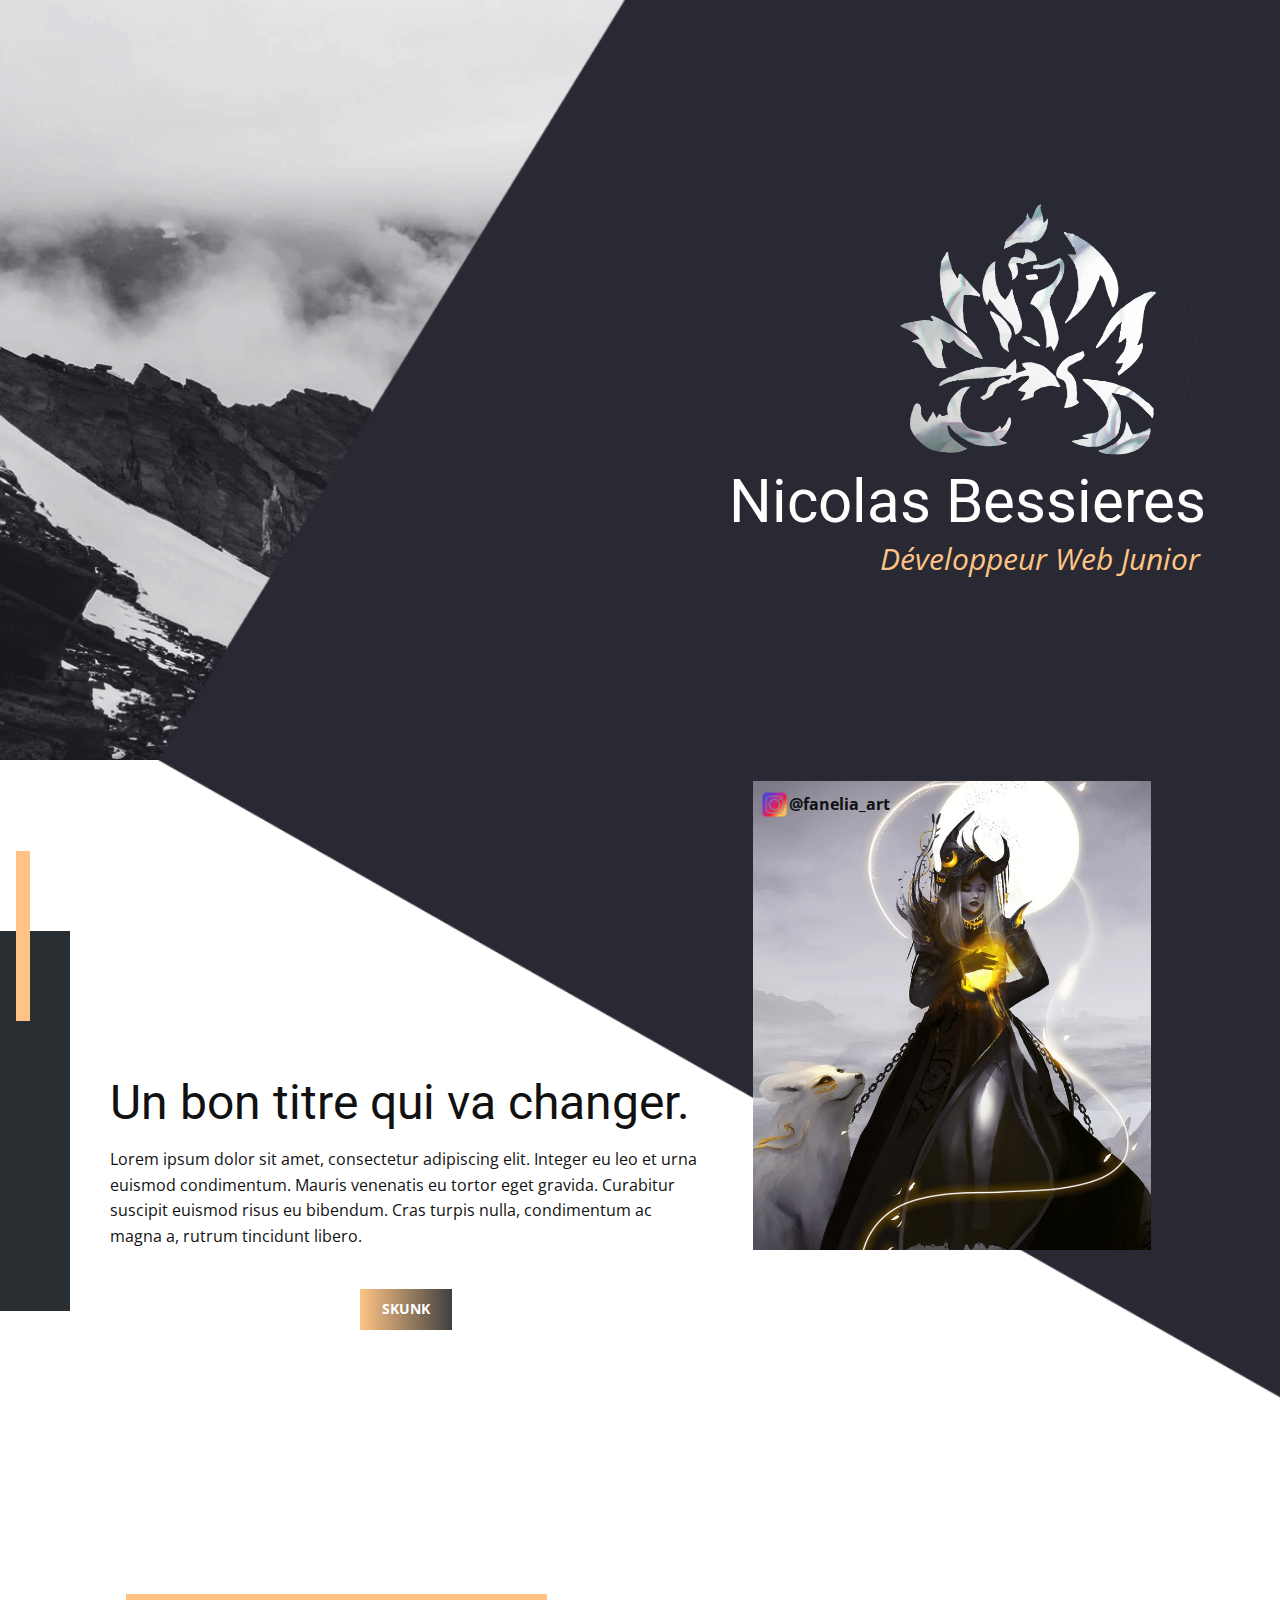
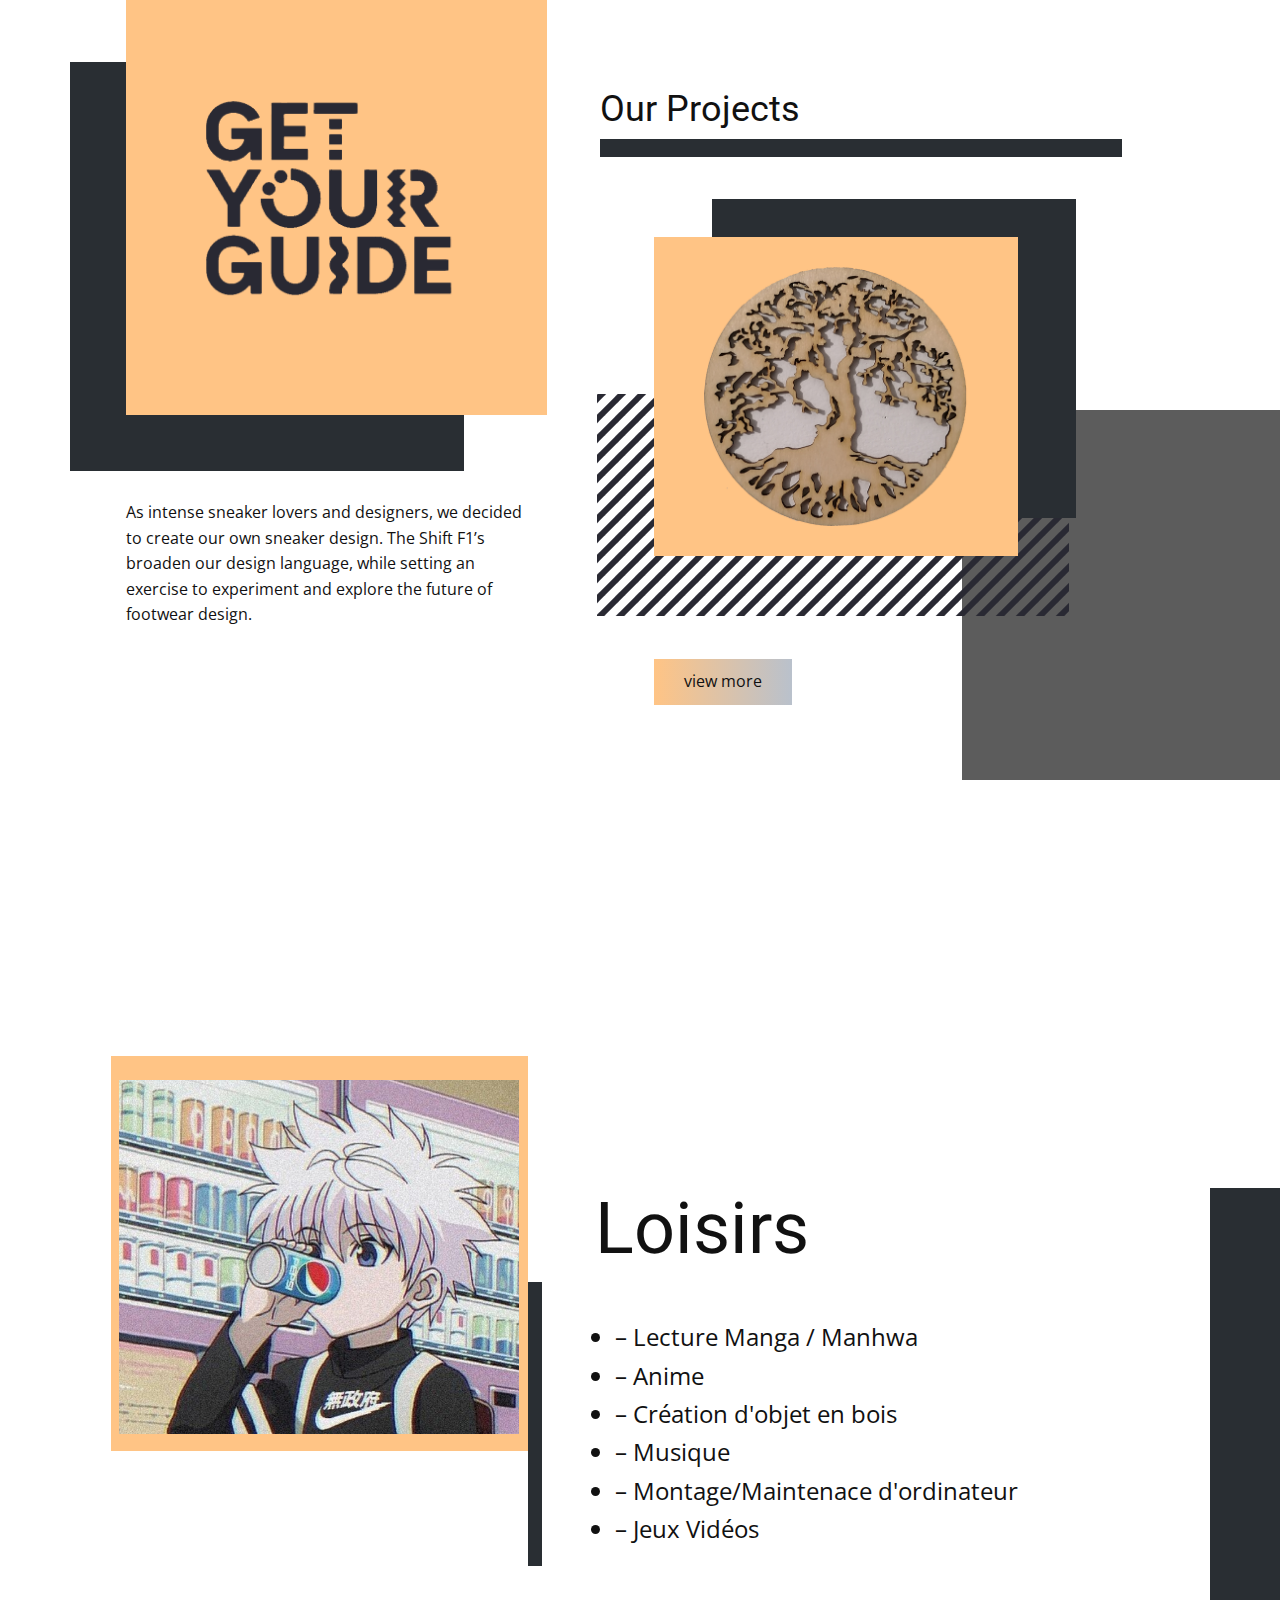
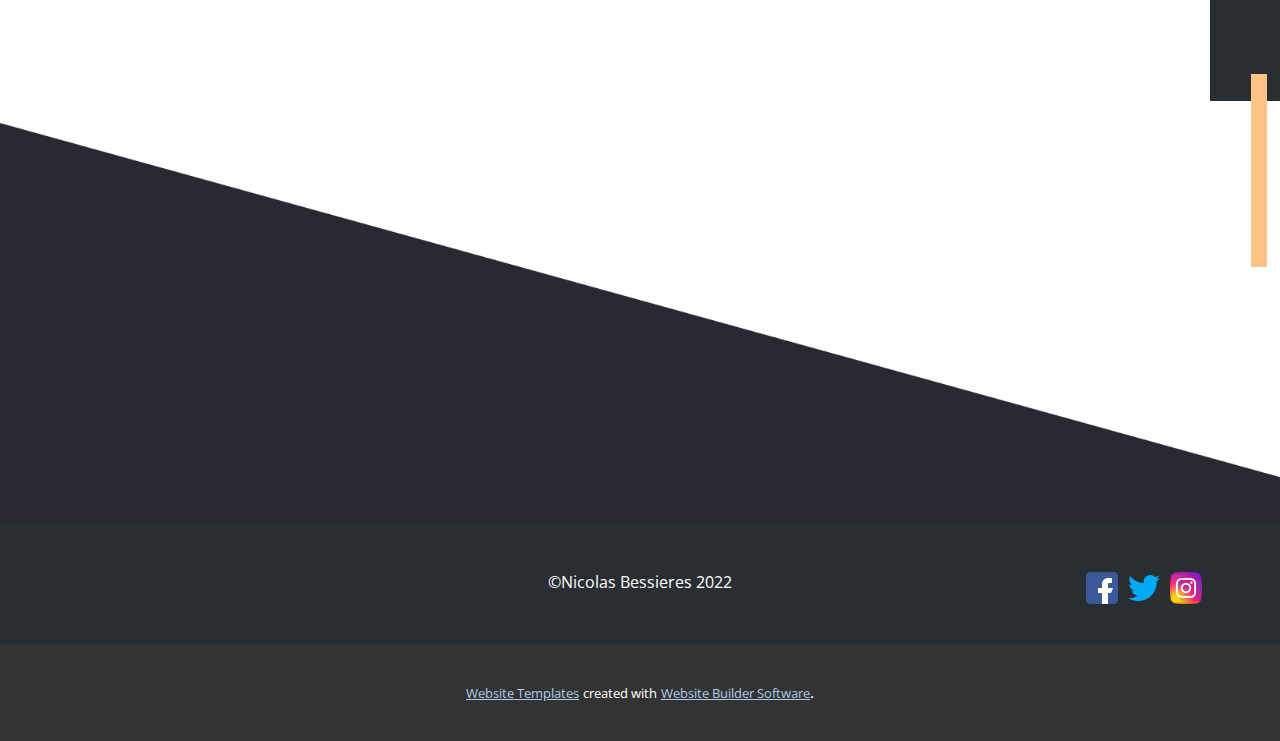
==== index.html @ 30ecc3e4 "Add files via upload" ====
<!DOCTYPE html>
<html style="font-size: 16px;">
  <head>
    <meta name="viewport" content="width=device-width, initial-scale=1.0">
    <meta charset="utf-8">
    <meta name="keywords" content="Design Agency, Hello,&nbsp;we areDesignStudio., Our Projects, let’s get
                                            creative, We are a design and digital agency providing marketing advice for more than 29 years. We specialise in:">
    <meta name="description" content="">
    <meta name="page_type" content="np-template-header-footer-from-plugin">
    <title>Home</title>
    <link rel="stylesheet" href="nicepage.css" media="screen">
<link rel="stylesheet" href="Home.css" media="screen">
    <script class="u-script" type="text/javascript" src="jquery.js" defer=""></script>
    <script class="u-script" type="text/javascript" src="nicepage.js" defer=""></script>
    <meta name="generator" content="Nicepage 4.6.4, nicepage.com">
    <link id="u-theme-google-font" rel="stylesheet" href="https://fonts.googleapis.com/css?family=Roboto:100,100i,300,300i,400,400i,500,500i,700,700i,900,900i|Open+Sans:300,300i,400,400i,500,500i,600,600i,700,700i,800,800i">
    
    
    
    
    
    <script type="application/ld+json">{
		"@context": "http://schema.org",
		"@type": "Organization",
		"name": "",
		"sameAs": [
				"https://www.facebook.com/nicolas.bessieres.16",
				"https://twitter.com/Revious_NB",
				"https://www.instagram.com/salocin_sb/"
		]
}</script>
    <meta name="theme-color" content="#478ac9">
    <meta name="twitter:site" content="@">
    <meta name="twitter:card" content="summary_large_image">
    <meta name="twitter:title" content="Home">
    <meta name="twitter:description" content="">
    <meta property="og:title" content="Home">
    <meta property="og:type" content="website">
  </head>
  <body data-home-page="Home.html" data-home-page-title="Home" class="u-body u-xl-mode">
    <section class="u-clearfix u-image u-valign-middle u-section-1" id="carousel_8846" data-image-width="1267" data-image-height="852">
      <img src="images/shape1.png" alt="" class="u-expanded-height u-image u-image-default u-image-1">
      <div class="u-align-right u-container-style u-group u-group-1">
        <div class="u-container-layout u-valign-middle-sm u-container-layout-1">
          <img class="u-image u-image-contain u-image-2" src="images/testRenard2.png" data-image-width="640" data-image-height="640">
          <h1 class="u-text u-text-body-alt-color u-title u-text-1">Nicolas Bessieres</h1>
          <p class="u-large-text u-text u-text-custom-color-1 u-text-variant u-text-2">Développeur Web Junior </p>
        </div>
      </div>
    </section>
    <section class="u-clearfix u-section-2" id="carousel_a05b">
      <img src="images/shape2.png" alt="" class="u-image u-image-default u-image-1" data-image-width="1200" data-image-height="685">
      <div class="u-clearfix u-gutter-30 u-layout-spacing-vertical u-layout-wrap u-layout-wrap-1">
        <div class="u-gutter-0 u-layout">
          <div class="u-layout-row">
            <div class="u-size-35 u-size-60-md">
              <div class="u-layout-col">
                <div class="u-container-style u-layout-cell u-left-cell u-size-40 u-layout-cell-1">
                  <div class="u-container-layout"></div>
                </div>
                <div class="u-container-style u-layout-cell u-left-cell u-size-20 u-layout-cell-2">
                  <div class="u-container-layout u-container-layout-2">
                    <h2 class="u-text u-text-1">Un bon titre qui va changer.</h2>
                    <p class="u-text u-text-2"> Lorem ipsum dolor sit amet, consectetur adipiscing elit. Integer eu leo et urna euismod condimentum. Mauris venenatis eu tortor eget gravida. Curabitur suscipit euismod risus eu bibendum. Cras turpis nulla, condimentum ac magna a, rutrum tincidunt libero.</p>
                    <a href="https://nicepage.dev" class="u-border-none u-btn u-button-style u-gradient u-none u-text-body-alt-color u-btn-1">Skunk</a>
                  </div>
                </div>
              </div>
            </div>
            <div class="u-size-25 u-size-60-md">
              <div class="u-layout-row">
                <div class="u-container-style u-layout-cell u-right-cell u-size-60 u-layout-cell-3">
                  <div class="u-container-layout">
                    <img class="u-image u-image-2" src="images/fanelia.jpg" data-image-width="720" data-image-height="900">
                  </div>
                </div>
              </div>
            </div>
          </div>
        </div>
      </div>
      <img class="u-image u-image-default u-preserve-proportions u-image-3" src="images/insta.png" alt="" data-image-width="512" data-image-height="512">
      <p class="u-text u-text-3">@fanelia_art</p>
      <div class="u-hidden-lg u-palette-1-dark-3 u-shape u-shape-rectangle u-shape-1"></div>
      <div class="u-border-14 u-border-custom-color-1 u-line u-line-vertical u-line-1"></div>
    </section>
    <section class="u-clearfix u-section-3" id="carousel_ef42">
      <div class="u-grey-80 u-opacity u-opacity-80 u-shape u-shape-rectangle u-shape-1"></div>
      <div class="u-clearfix u-gutter-30 u-layout-wrap u-layout-wrap-1">
        <div class="u-layout">
          <div class="u-layout-row">
            <div class="u-size-26 u-size-60-md">
              <div class="u-layout-row">
                <div class="u-container-style u-layout-cell u-left-cell u-size-60 u-layout-cell-1">
                  <div class="u-container-layout">
                    <div class="u-palette-1-dark-3 u-shape u-shape-rectangle u-shape-2"></div>
                    <div class="u-align-center-md u-align-center-xs u-container-style u-custom-color-1 u-group u-group-1">
                      <div class="u-container-layout u-valign-middle-lg u-valign-middle-md u-valign-middle-sm u-valign-middle-xs">
                        <img src="images/122.png" alt="" class="u-image u-image-contain u-image-default u-image-1" data-image-width="689" data-image-height="563">
                      </div>
                    </div>
                    <p class="u-text u-text-1">As intense sneaker lovers and designers, we decided to create our own sneaker design. The Shift F1’s broaden our design language, while setting an exercise to experiment and explore the future of footwear design.</p>
                  </div>
                </div>
              </div>
            </div>
            <div class="u-size-34 u-size-60-md">
              <div class="u-layout-col">
                <div class="u-container-style u-layout-cell u-right-cell u-size-20 u-layout-cell-2">
                  <div class="u-container-layout u-valign-bottom-lg u-valign-bottom-md u-valign-bottom-xl u-valign-top-xs u-container-layout-3">
                    <h2 class="u-text u-text-2">Our Projects</h2>
                    <div class="u-border-18 u-border-palette-1-dark-3 u-line u-line-horizontal u-line-1"></div>
                  </div>
                </div>
                <div class="u-container-style u-layout-cell u-right-cell u-size-40 u-layout-cell-3">
                  <div class="u-container-layout">
                    <div class="u-container-style u-group u-image u-image-tiles u-image-2">
                      <div class="u-container-layout u-container-layout-5"></div>
                    </div>
                    <div class="u-align-left u-container-style u-group u-hidden-lg u-palette-1-dark-3 u-group-3">
                      <div class="u-container-layout"></div>
                    </div>
                    <div class="u-container-style u-custom-color-1 u-group u-group-4">
                      <div class="u-container-layout u-valign-middle">
                        <img src="images/circleTree.png" alt="" class="u-image u-image-contain u-image-default u-image-3" data-image-width="541" data-image-height="524">
                      </div>
                    </div>
                    <a href="https://www.behance.net/gallery/73134667/SHIFT-F1" class="u-border-none u-btn u-button-style u-gradient u-none u-btn-1" title="view more" target="_blank">view more</a>
                  </div>
                </div>
              </div>
            </div>
          </div>
        </div>
      </div>
    </section>
    <section class="u-clearfix u-valign-middle u-section-4" id="carousel_9d1e">
      <div class="u-clearfix u-gutter-30 u-layout-spacing-vertical u-layout-wrap u-layout-wrap-1">
        <div class="u-gutter-0 u-layout">
          <div class="u-layout-row">
            <div class="u-size-25 u-size-60-md">
              <div class="u-layout-row">
                <div class="u-container-style u-layout-cell u-right-cell u-size-60 u-layout-cell-1">
                  <div class="u-container-layout">
                    <div class="u-container-style u-custom-color-1 u-group u-group-1">
                      <div class="u-container-layout u-valign-bottom u-container-layout-2">
                        <img src="images/d74ede9a79c88733921fd99118717f95.jpg" alt="" class="u-image u-image-contain u-image-default u-image-1" data-image-width="640" data-image-height="566">
                      </div>
                    </div>
                    <div class="u-border-14 u-border-palette-1-dark-3 u-line u-line-vertical u-line-1"></div>
                  </div>
                </div>
              </div>
            </div>
            <div class="u-size-35 u-size-60-md">
              <div class="u-layout-col">
                <div class="u-container-style u-hidden-md u-hidden-sm u-hidden-xs u-layout-cell u-left-cell u-size-40 u-layout-cell-2">
                  <div class="u-container-layout"></div>
                </div>
                <div class="u-align-left u-container-style u-layout-cell u-left-cell u-size-20 u-layout-cell-3">
                  <div class="u-container-layout u-valign-middle-lg u-valign-top-xs u-container-layout-4">
                    <h2 class="u-text u-text-1">Loisirs</h2>
                    <ul class="u-text u-text-2">
                      <li>– Lecture Manga / Manhwa</li>
                      <li>– Anime</li>
                      <li>– Création d'objet en bois</li>
                      <li>– Musique</li>
                      <li>– Montage/Maintenace d'ordinateur</li>
                      <li>– Jeux Vidéos</li>
                    </ul>
                  </div>
                </div>
              </div>
            </div>
          </div>
        </div>
      </div>
      <img class="u-expanded-width u-image u-image-default u-image-2" src="images/shape4.png" alt="" data-image-width="1986" data-image-height="576">
      <div class="u-palette-1-dark-3 u-shape u-shape-rectangle u-shape-1"></div>
      <div class="u-border-16 u-border-custom-color-1 u-line u-line-vertical u-line-2"></div>
    </section>
    
    
    <footer class="u-align-center-md u-align-center-sm u-align-center-xs u-clearfix u-footer u-palette-1-dark-3" id="sec-fd2b"><div class="u-clearfix u-sheet u-sheet-1">
        <p class="u-align-center-lg u-align-center-md u-align-center-xl u-text u-text-1"> ©Nicolas Bessieres 2022</p>
        <div class="u-align-left u-social-icons u-spacing-10 u-social-icons-1">
          <a class="u-social-url" title="Facebook" target="_blank" href="https://www.facebook.com/nicolas.bessieres.16"><span class="u-file-icon u-icon u-social-facebook u-social-icon u-icon-1"><img src="images/2111398.png" alt=""></span>
          </a>
          <a class="u-social-url" title="Twitter" target="_blank" href="https://twitter.com/Revious_NB"><span class="u-file-icon u-icon u-social-icon u-social-twitter u-icon-2"><img src="images/733579.png" alt=""></span>
          </a>
          <a class="u-social-url" title="Instagram" target="_blank" href="https://www.instagram.com/salocin_sb/"><span class="u-file-icon u-icon u-social-icon u-social-instagram u-icon-3"><img src="images/1409946.png" alt=""></span>
          </a>
        </div>
      </div></footer>
    <section class="u-backlink u-clearfix u-grey-80">
      <a class="u-link" href="https://nicepage.com/website-templates" target="_blank">
        <span>Website Templates</span>
      </a>
      <p class="u-text">
        <span>created with</span>
      </p>
      <a class="u-link" href="" target="_blank">
        <span>Website Builder Software</span>
      </a>. 
    </section>
  </body>
</html>
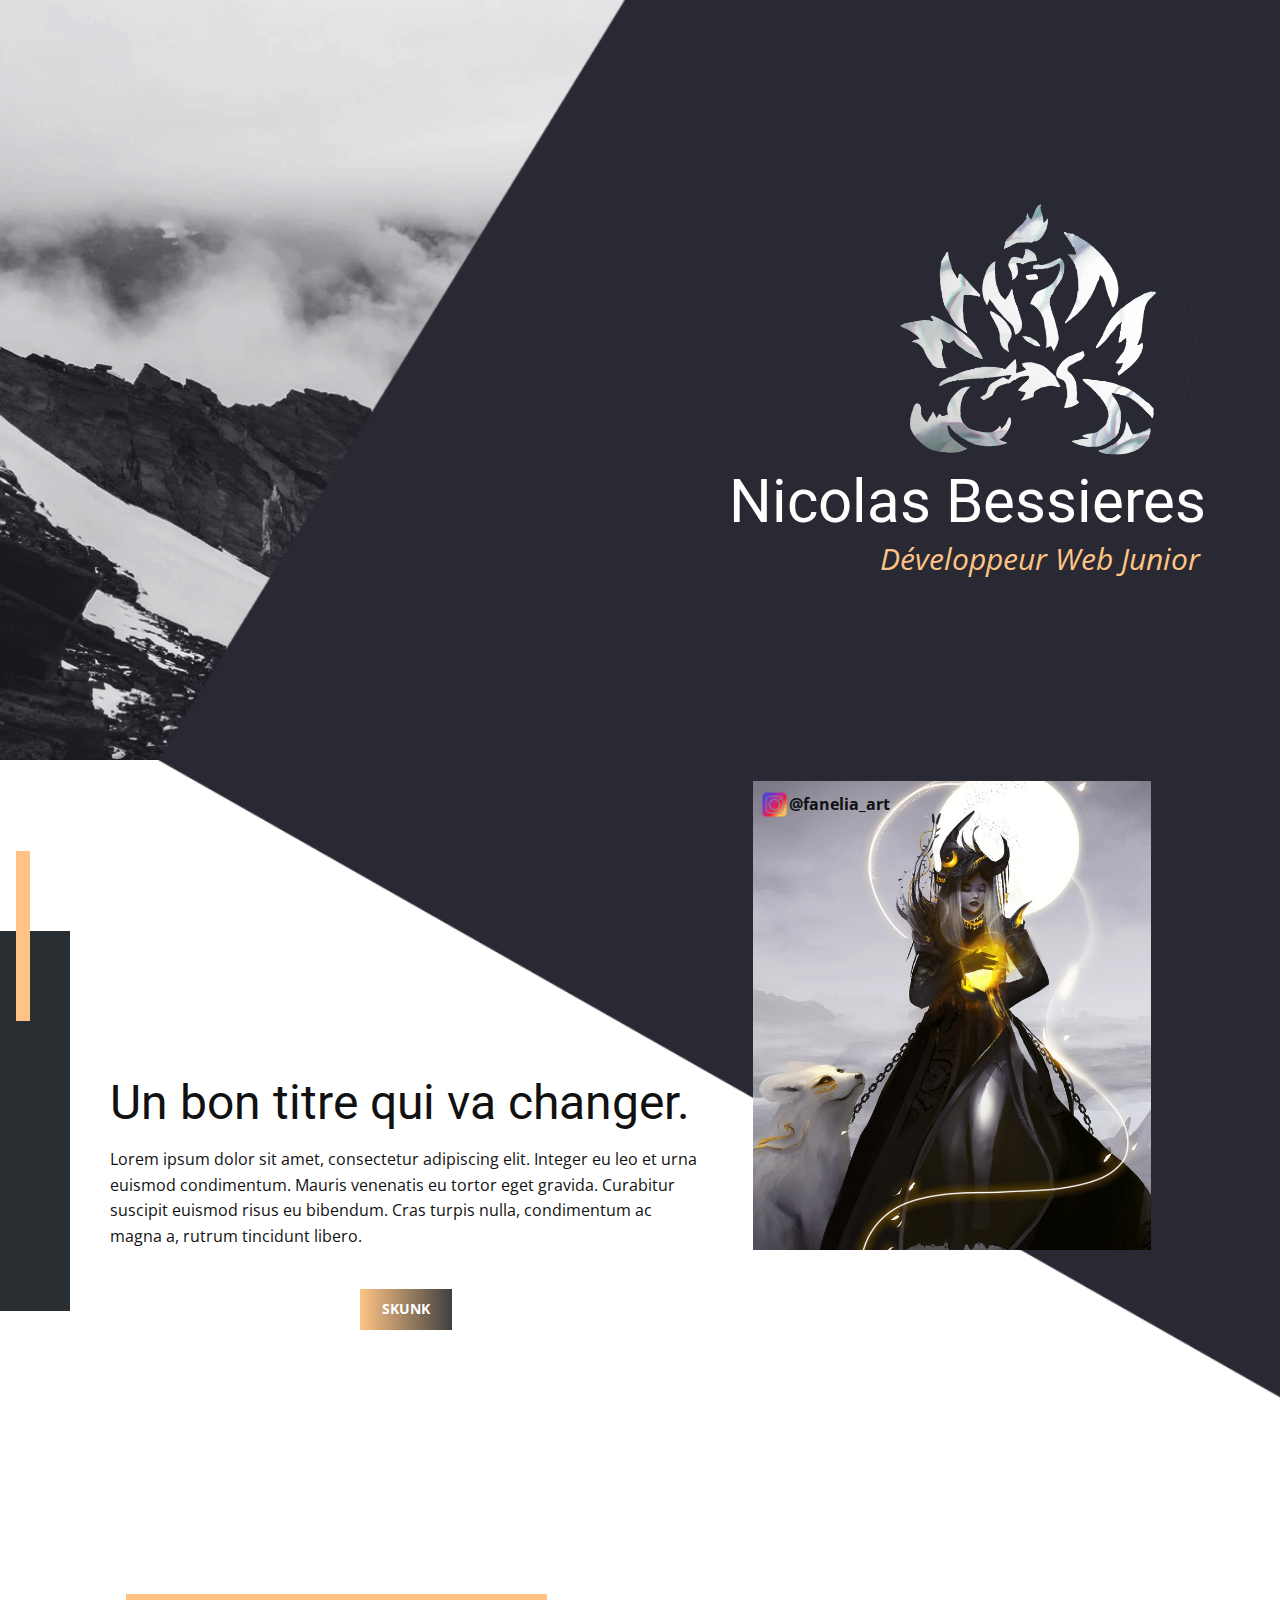
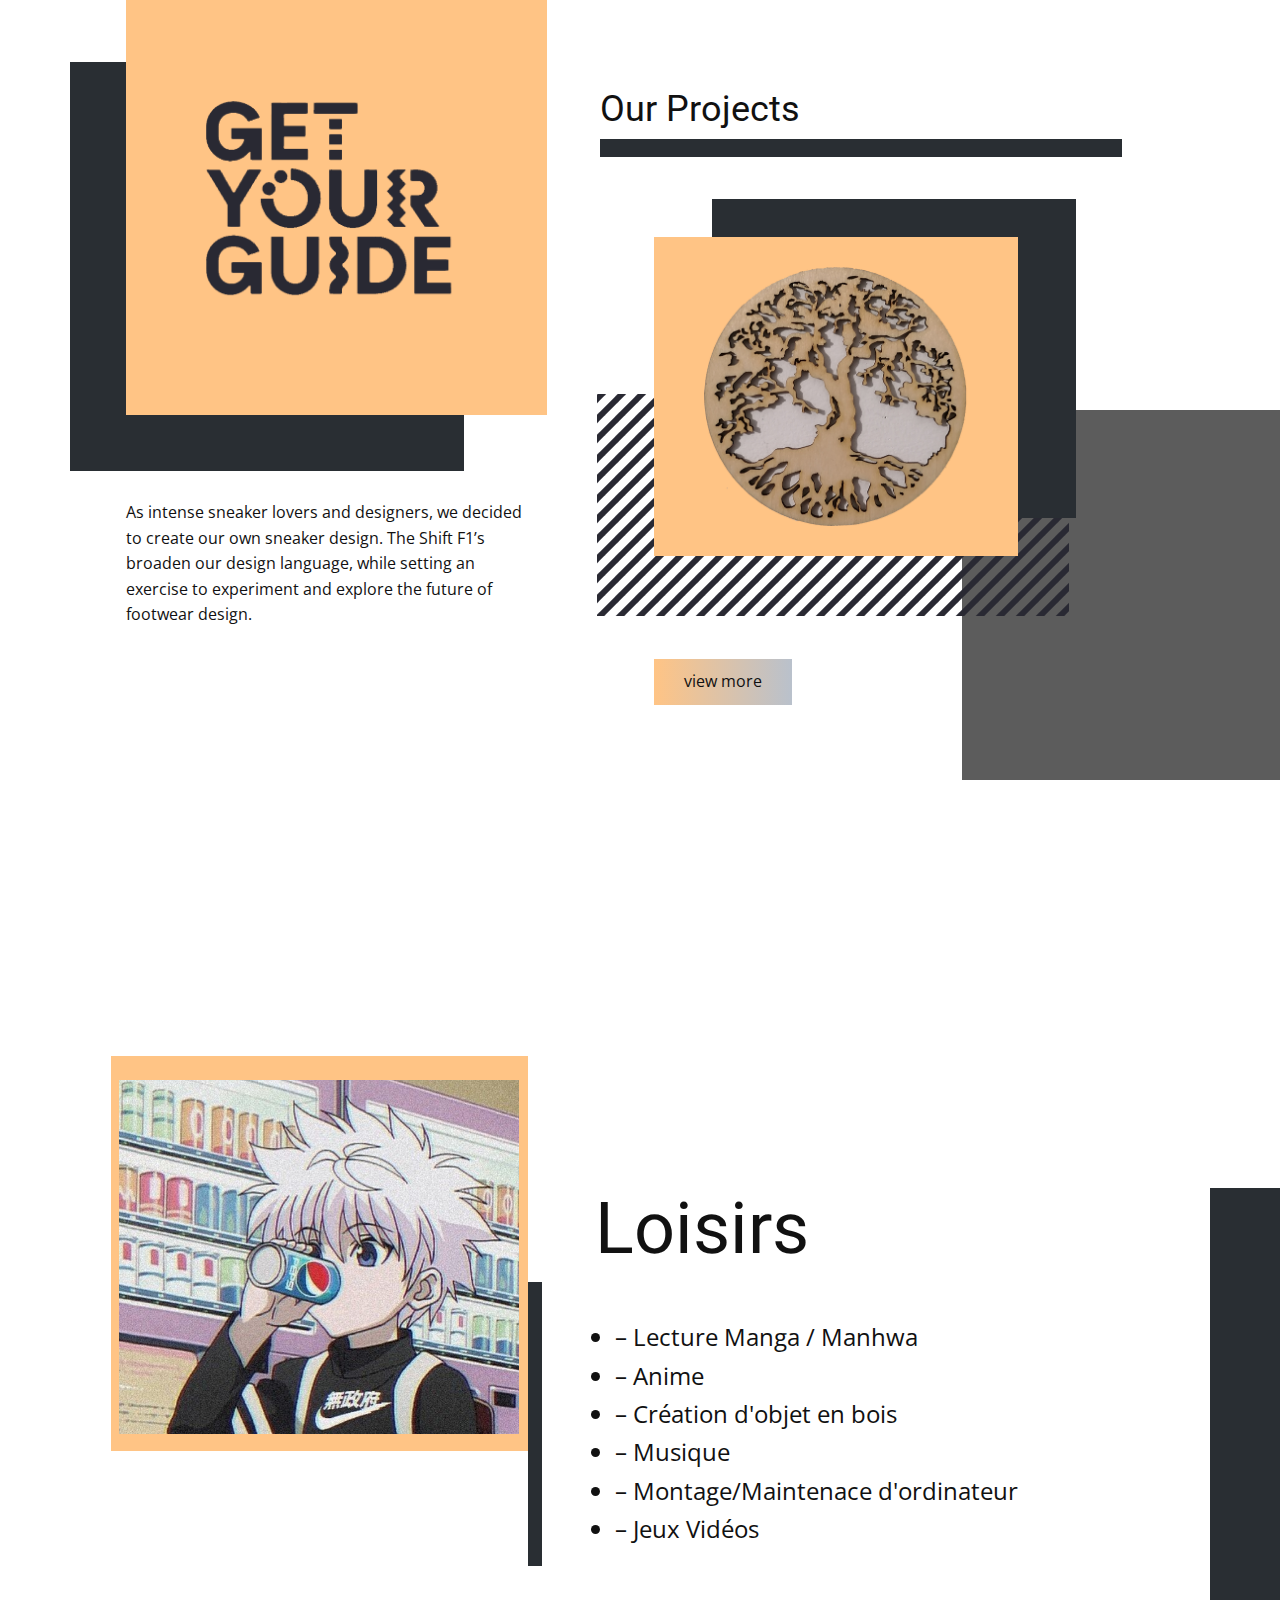
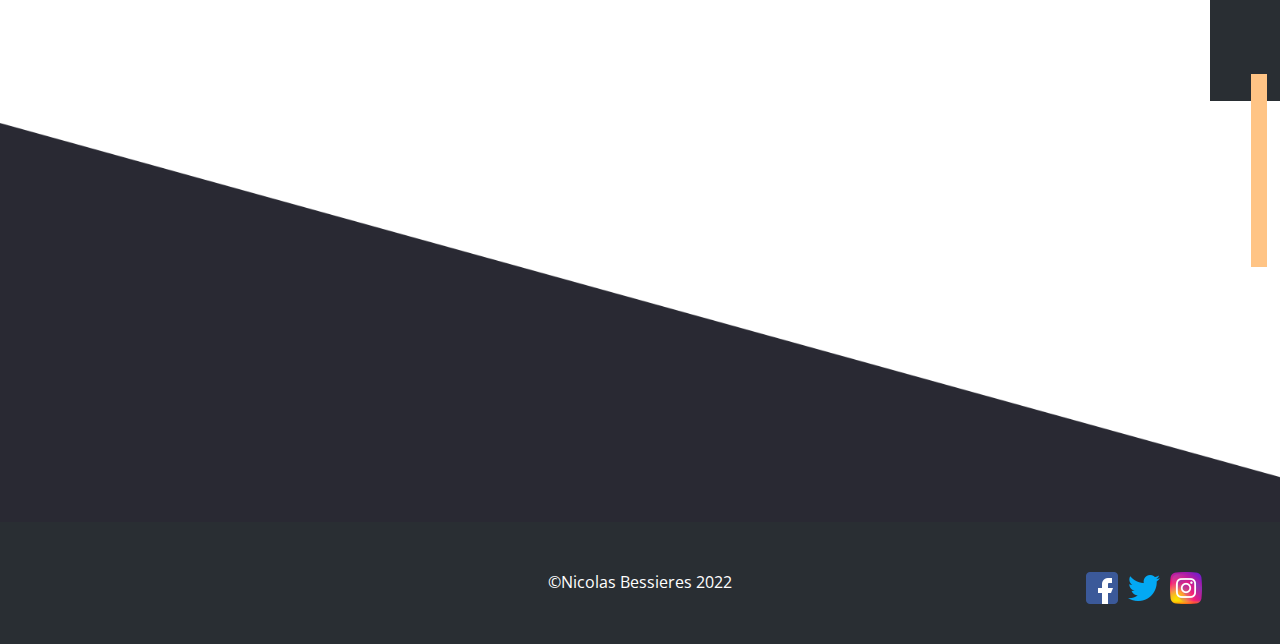
==== commit 6c022c91: "Add files via upload" ====
--- a/index.html
+++ b/index.html
@@ -14,11 +14,11 @@
     <script class="u-script" type="text/javascript" src="nicepage.js" defer=""></script>
     <meta name="generator" content="Nicepage 4.6.4, nicepage.com">
     <link id="u-theme-google-font" rel="stylesheet" href="https://fonts.googleapis.com/css?family=Roboto:100,100i,300,300i,400,400i,500,500i,700,700i,900,900i|Open+Sans:300,300i,400,400i,500,500i,600,600i,700,700i,800,800i">
-    
-    
-    
-    
-    
+
+
+
+
+
     <script type="application/ld+json">{
 		"@context": "http://schema.org",
 		"@type": "Organization",
@@ -179,8 +179,8 @@
       <div class="u-palette-1-dark-3 u-shape u-shape-rectangle u-shape-1"></div>
       <div class="u-border-16 u-border-custom-color-1 u-line u-line-vertical u-line-2"></div>
     </section>
-    
-    
+
+
     <footer class="u-align-center-md u-align-center-sm u-align-center-xs u-clearfix u-footer u-palette-1-dark-3" id="sec-fd2b"><div class="u-clearfix u-sheet u-sheet-1">
         <p class="u-align-center-lg u-align-center-md u-align-center-xl u-text u-text-1"> ©Nicolas Bessieres 2022</p>
         <div class="u-align-left u-social-icons u-spacing-10 u-social-icons-1">
@@ -191,17 +191,7 @@
           <a class="u-social-url" title="Instagram" target="_blank" href="https://www.instagram.com/salocin_sb/"><span class="u-file-icon u-icon u-social-icon u-social-instagram u-icon-3"><img src="images/1409946.png" alt=""></span>
           </a>
         </div>
-      </div></footer>
-    <section class="u-backlink u-clearfix u-grey-80">
-      <a class="u-link" href="https://nicepage.com/website-templates" target="_blank">
-        <span>Website Templates</span>
-      </a>
-      <p class="u-text">
-        <span>created with</span>
-      </p>
-      <a class="u-link" href="" target="_blank">
-        <span>Website Builder Software</span>
-      </a>. 
-    </section>
+      </div>
+    </footer>
   </body>
-</html>+</html>
